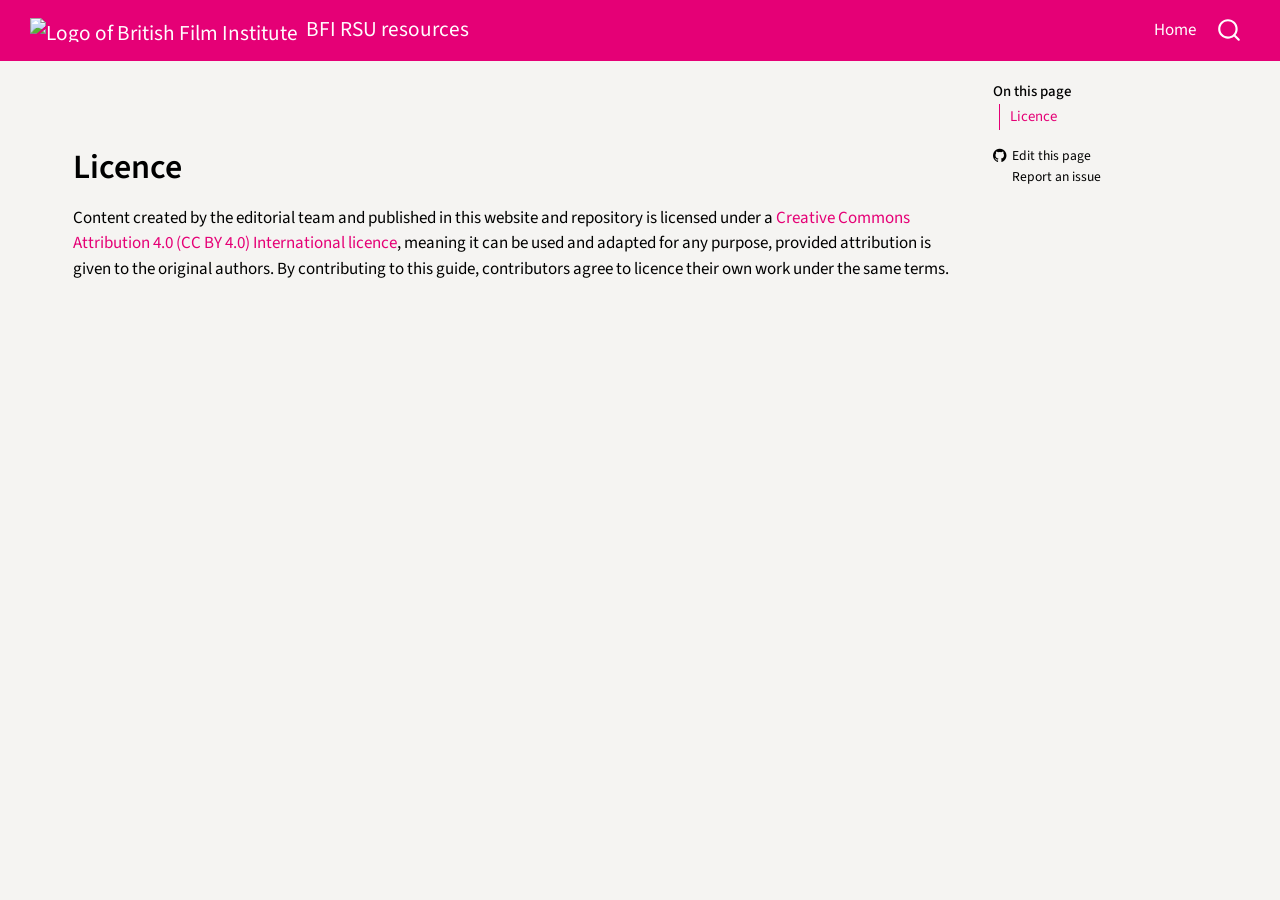
==== LICENCE.html @ fd7183ae "Built site for gh-pages" ====
<!DOCTYPE html>
<html xmlns="http://www.w3.org/1999/xhtml" lang="en" xml:lang="en"><head>

<meta charset="utf-8">
<meta name="generator" content="quarto-1.9.38">

<meta name="viewport" content="width=device-width, initial-scale=1.0, user-scalable=yes">


<title>licence – BFI RSU resources</title>
<style>
/* Default styles provided by pandoc.
** See https://pandoc.org/MANUAL.html#variables-for-html for config info.
*/
code{white-space: pre-wrap;}
span.smallcaps{font-variant: small-caps;}
div.columns{display: flex; gap: min(4vw, 1.5em);}
div.column{flex: auto; overflow-x: auto;}
div.hanging-indent{margin-left: 1.5em; text-indent: -1.5em;}
ul.task-list{list-style: none;}
ul.task-list li input[type="checkbox"] {
  width: 0.8em;
  margin: 0 0.8em 0.2em -1em; /* quarto-specific, see https://github.com/quarto-dev/quarto-cli/issues/4556 */ 
  vertical-align: middle;
}
</style>


<script src="site_libs/quarto-nav/quarto-nav.js"></script>
<script src="site_libs/quarto-nav/headroom.min.js"></script>
<script src="site_libs/clipboard/clipboard.min.js"></script>
<script src="site_libs/quarto-search/autocomplete.umd.js"></script>
<script src="site_libs/quarto-search/fuse.min.js"></script>
<script src="site_libs/quarto-search/quarto-search.js"></script>
<meta name="quarto:offset" content="./">
<script src="site_libs/quarto-html/quarto.js" type="module"></script>
<script src="site_libs/quarto-html/tabsets/tabsets.js" type="module"></script>
<script src="site_libs/quarto-html/popper.min.js"></script>
<script src="site_libs/quarto-html/tippy.umd.min.js"></script>
<script src="site_libs/quarto-html/anchor.min.js"></script>
<link href="site_libs/quarto-html/tippy.css" rel="stylesheet">
<link href="site_libs/quarto-html/quarto-syntax-highlighting-15634bcf2e68342d4ad2dfa704d543f6.css" rel="stylesheet" class="quarto-color-scheme" id="quarto-text-highlighting-styles">
<link href="site_libs/quarto-html/quarto-syntax-highlighting-dark-0a6b7249c26820e032cb0bd839ff02b1.css" rel="stylesheet" class="quarto-color-scheme quarto-color-alternate" id="quarto-text-highlighting-styles">
<link href="site_libs/quarto-html/quarto-syntax-highlighting-15634bcf2e68342d4ad2dfa704d543f6.css" rel="stylesheet" class="quarto-color-scheme-extra" id="quarto-text-highlighting-styles">
<script src="site_libs/bootstrap/bootstrap.min.js"></script>
<link href="site_libs/bootstrap/bootstrap-icons.css" rel="stylesheet">
<link href="site_libs/bootstrap/bootstrap-560bf669f93bc748cc0d2431672dd0d7.min.css" rel="stylesheet" append-hash="true" class="quarto-color-scheme" id="quarto-bootstrap" data-mode="light">
<link href="site_libs/bootstrap/bootstrap-dark-560bf669f93bc748cc0d2431672dd0d7.min.css" rel="stylesheet" append-hash="true" class="quarto-color-scheme quarto-color-alternate" id="quarto-bootstrap" data-mode="light">
<link href="site_libs/bootstrap/bootstrap-560bf669f93bc748cc0d2431672dd0d7.min.css" rel="stylesheet" append-hash="true" class="quarto-color-scheme-extra" id="quarto-bootstrap" data-mode="light">
<script id="quarto-search-options" type="application/json">{
  "location": "navbar",
  "copy-button": false,
  "collapse-after": 3,
  "panel-placement": "end",
  "type": "overlay",
  "limit": 50,
  "keyboard-shortcut": [
    "f",
    "/",
    "s"
  ],
  "show-item-context": false,
  "language": {
    "search-no-results-text": "No results",
    "search-matching-documents-text": "matching documents",
    "search-copy-link-title": "Copy link to search",
    "search-hide-matches-text": "Hide additional matches",
    "search-more-match-text": "more match in this document",
    "search-more-matches-text": "more matches in this document",
    "search-clear-button-title": "Clear",
    "search-text-placeholder": "",
    "search-detached-cancel-button-title": "Cancel",
    "search-submit-button-title": "Submit",
    "search-label": "Search"
  }
}</script>


<meta property="og:title" content="BFI RSU resources">
<meta property="og:description" content="">
<meta property="og:image" content="https://www.bfi.org.uk/dist/client/0207614d447715c2d2b9.svg">
<meta property="og:site_name" content="BFI RSU resources">
<meta property="og:image:alt" content="Logo of British Film Institute">
</head>

<body class="nav-fixed quarto-light">

<div id="quarto-search-results"></div>
  <header id="quarto-header" class="headroom fixed-top">
    <nav class="navbar navbar-expand-lg " data-bs-theme="dark">
      <div class="navbar-container container-fluid">
      <div class="navbar-brand-container mx-auto">
    <a href="./index.html" class="navbar-brand navbar-brand-logo">
    <img src="https://www.bfi.org.uk/dist/client/0207614d447715c2d2b9.svg" alt="Logo of British Film Institute" class="navbar-logo light-content">
    <img src="https://www.bfi.org.uk/dist/client/0207614d447715c2d2b9.svg" alt="Logo of British Film Institute" class="navbar-logo dark-content">
    </a>
    <a class="navbar-brand" href="./index.html">
    <span class="navbar-title">BFI RSU resources</span>
    </a>
  </div>
            <div id="quarto-search" class="" title="Search"></div>
          <button class="navbar-toggler" type="button" data-bs-toggle="collapse" data-bs-target="#navbarCollapse" aria-controls="navbarCollapse" role="menu" aria-expanded="false" aria-label="Toggle navigation" onclick="if (window.quartoToggleHeadroom) { window.quartoToggleHeadroom(); }">
  <span class="navbar-toggler-icon"></span>
</button>
          <div class="collapse navbar-collapse" id="navbarCollapse">
            <ul class="navbar-nav navbar-nav-scroll ms-auto">
  <li class="nav-item">
    <a class="nav-link" href="./index.html"> 
<span class="menu-text">Home</span></a>
  </li>  
</ul>
          </div> <!-- /navcollapse -->
            <div class="quarto-navbar-tools">
</div>
      </div> <!-- /container-fluid -->
    </nav>
</header>
<!-- content -->
<div id="quarto-content" class="quarto-container page-columns page-rows-contents page-layout-full page-navbar">
<!-- sidebar -->
<!-- margin-sidebar -->
    <div id="quarto-margin-sidebar" class="sidebar margin-sidebar">
        <nav id="TOC" role="doc-toc" class="toc-active">
    <h2 id="toc-title">On this page</h2>
   
  <ul>
  <li><a href="#licence" id="toc-licence" class="nav-link active" data-scroll-target="#licence">Licence</a></li>
  </ul>
<div class="toc-actions"><ul><li><a href="https://github.com/brtarran/report-table/edit/main/LICENCE.md" class="toc-action"><i class="bi bi-github"></i>Edit this page</a></li><li><a href="https://github.com/brtarran/report-table/issues/new" class="toc-action"><i class="bi empty"></i>Report an issue</a></li></ul></div></nav>
    </div>
<!-- main -->
<main class="content column-page-left" id="quarto-document-content"><header id="title-block-header" class="quarto-title-block"></header>




<section id="licence" class="level1">
<h1>Licence</h1>
<p>Content created by the editorial team and published in this website and repository is licensed under a <a href="http://creativecommons.org/licenses/by/4.0/?ref=chooser-v1">Creative Commons Attribution 4.0 (CC BY 4.0) International licence</a>, meaning it can be used and adapted for any purpose, provided attribution is given to the original authors. By contributing to this guide, contributors agree to licence their own work under the same terms.</p>


</section>

</main> <!-- /main -->
<script id="quarto-html-after-body" type="application/javascript">
  window.document.addEventListener("DOMContentLoaded", function (event) {
    const icon = "";
    const anchorJS = new window.AnchorJS();
    anchorJS.options = {
      placement: 'right',
      icon: icon
    };
    anchorJS.add('.anchored');
    const isCodeAnnotation = (el) => {
      for (const clz of el.classList) {
        if (clz.startsWith('code-annotation-')) {                     
          return true;
        }
      }
      return false;
    }
    const onCopySuccess = function(e) {
      // button target
      const button = e.trigger;
      // don't keep focus
      button.blur();
      // flash "checked"
      button.classList.add('code-copy-button-checked');
      var currentTitle = button.getAttribute("title");
      button.setAttribute("title", "Copied!");
      let tooltip;
      if (window.bootstrap) {
        button.setAttribute("data-bs-toggle", "tooltip");
        button.setAttribute("data-bs-placement", "left");
        button.setAttribute("data-bs-title", "Copied!");
        tooltip = new bootstrap.Tooltip(button, 
          { trigger: "manual", 
            customClass: "code-copy-button-tooltip",
            offset: [0, -8]});
        tooltip.show();    
      }
      setTimeout(function() {
        if (tooltip) {
          tooltip.hide();
          button.removeAttribute("data-bs-title");
          button.removeAttribute("data-bs-toggle");
          button.removeAttribute("data-bs-placement");
        }
        button.setAttribute("title", currentTitle);
        button.classList.remove('code-copy-button-checked');
      }, 1000);
      // clear code selection
      e.clearSelection();
    }
    const getTextToCopy = function(trigger) {
      const outerScaffold = trigger.parentElement.cloneNode(true);
      const codeEl = outerScaffold.querySelector('code');
      for (const childEl of codeEl.children) {
        if (isCodeAnnotation(childEl)) {
          childEl.remove();
        }
      }
      return codeEl.innerText;
    }
    const clipboard = new window.ClipboardJS('.code-copy-button:not([data-in-quarto-modal])', {
      text: getTextToCopy
    });
    clipboard.on('success', onCopySuccess);
    if (window.document.getElementById('quarto-embedded-source-code-modal')) {
      const clipboardModal = new window.ClipboardJS('.code-copy-button[data-in-quarto-modal]', {
        text: getTextToCopy,
        container: window.document.getElementById('quarto-embedded-source-code-modal')
      });
      clipboardModal.on('success', onCopySuccess);
    }
      var localhostRegex = new RegExp(/^(?:http|https):\/\/localhost\:?[0-9]*\//);
      var mailtoRegex = new RegExp(/^mailto:/);
        var filterRegex = new RegExp('/' + window.location.host + '/');
      var isInternal = (href) => {
          return filterRegex.test(href) || localhostRegex.test(href) || mailtoRegex.test(href);
      }
      // Inspect non-navigation links and adorn them if external
     var links = window.document.querySelectorAll('a[href]:not(.nav-link):not(.navbar-brand):not(.toc-action):not(.sidebar-link):not(.sidebar-item-toggle):not(.pagination-link):not(.no-external):not([aria-hidden]):not(.dropdown-item):not(.quarto-navigation-tool):not(.about-link)');
      for (var i=0; i<links.length; i++) {
        const link = links[i];
        if (!isInternal(link.href)) {
          // undo the damage that might have been done by quarto-nav.js in the case of
          // links that we want to consider external
          if (link.dataset.originalHref !== undefined) {
            link.href = link.dataset.originalHref;
          }
        }
      }
    function tippyHover(el, contentFn, onTriggerFn, onUntriggerFn) {
      const config = {
        allowHTML: true,
        maxWidth: 500,
        delay: 100,
        arrow: false,
        appendTo: function(el) {
            return el.parentElement;
        },
        interactive: true,
        interactiveBorder: 10,
        theme: 'quarto',
        placement: 'bottom-start',
      };
      if (contentFn) {
        config.content = contentFn;
      }
      if (onTriggerFn) {
        config.onTrigger = onTriggerFn;
      }
      if (onUntriggerFn) {
        config.onUntrigger = onUntriggerFn;
      }
      window.tippy(el, config); 
    }
    const noterefs = window.document.querySelectorAll('a[role="doc-noteref"]');
    for (var i=0; i<noterefs.length; i++) {
      const ref = noterefs[i];
      tippyHover(ref, function() {
        // use id or data attribute instead here
        let href = ref.getAttribute('data-footnote-href') || ref.getAttribute('href');
        try { href = new URL(href).hash; } catch {}
        const id = href.replace(/^#\/?/, "");
        const note = window.document.getElementById(id);
        if (note) {
          return note.innerHTML;
        } else {
          return "";
        }
      });
    }
    const xrefs = window.document.querySelectorAll('a.quarto-xref');
    const processXRef = (id, note) => {
      // Strip column container classes
      const stripColumnClz = (el) => {
        el.classList.remove("page-full", "page-columns");
        if (el.children) {
          for (const child of el.children) {
            stripColumnClz(child);
          }
        }
      }
      stripColumnClz(note)
      if (id === null || id.startsWith('sec-')) {
        // Special case sections, only their first couple elements
        const container = document.createElement("div");
        if (note.children && note.children.length > 2) {
          container.appendChild(note.children[0].cloneNode(true));
          for (let i = 1; i < note.children.length; i++) {
            const child = note.children[i];
            if (child.tagName === "P" && child.innerText === "") {
              continue;
            } else {
              container.appendChild(child.cloneNode(true));
              break;
            }
          }
          if (window.Quarto?.typesetMath) {
            window.Quarto.typesetMath(container);
          }
          return container.innerHTML
        } else {
          if (window.Quarto?.typesetMath) {
            window.Quarto.typesetMath(note);
          }
          return note.innerHTML;
        }
      } else {
        // Remove any anchor links if they are present
        const anchorLink = note.querySelector('a.anchorjs-link');
        if (anchorLink) {
          anchorLink.remove();
        }
        if (window.Quarto?.typesetMath) {
          window.Quarto.typesetMath(note);
        }
        if (note.classList.contains("callout")) {
          return note.outerHTML;
        } else {
          return note.innerHTML;
        }
      }
    }
    for (var i=0; i<xrefs.length; i++) {
      const xref = xrefs[i];
      tippyHover(xref, undefined, function(instance) {
        instance.disable();
        let url = xref.getAttribute('href');
        let hash = undefined; 
        if (url.startsWith('#')) {
          hash = url;
        } else {
          try { hash = new URL(url).hash; } catch {}
        }
        if (hash) {
          const id = hash.replace(/^#\/?/, "");
          const note = window.document.getElementById(id);
          if (note !== null) {
            try {
              const html = processXRef(id, note.cloneNode(true));
              instance.setContent(html);
            } finally {
              instance.enable();
              instance.show();
            }
          } else {
            // See if we can fetch this
            fetch(url.split('#')[0])
            .then(res => res.text())
            .then(html => {
              const parser = new DOMParser();
              const htmlDoc = parser.parseFromString(html, "text/html");
              const note = htmlDoc.getElementById(id);
              if (note !== null) {
                const html = processXRef(id, note);
                instance.setContent(html);
              } 
            }).finally(() => {
              instance.enable();
              instance.show();
            });
          }
        } else {
          // See if we can fetch a full url (with no hash to target)
          // This is a special case and we should probably do some content thinning / targeting
          fetch(url)
          .then(res => res.text())
          .then(html => {
            const parser = new DOMParser();
            const htmlDoc = parser.parseFromString(html, "text/html");
            const note = htmlDoc.querySelector('main.content');
            if (note !== null) {
              // This should only happen for chapter cross references
              // (since there is no id in the URL)
              // remove the first header
              if (note.children.length > 0 && note.children[0].tagName === "HEADER") {
                note.children[0].remove();
              }
              const html = processXRef(null, note);
              instance.setContent(html);
            } 
          }).finally(() => {
            instance.enable();
            instance.show();
          });
        }
      }, function(instance) {
      });
    }
        let selectedAnnoteEl;
        const selectorForAnnotation = ( cell, annotation) => {
          let cellAttr = 'data-code-cell="' + cell + '"';
          let lineAttr = 'data-code-annotation="' +  annotation + '"';
          const selector = 'span[' + cellAttr + '][' + lineAttr + ']';
          return selector;
        }
        const selectCodeLines = (annoteEl) => {
          const doc = window.document;
          const targetCell = annoteEl.getAttribute("data-target-cell");
          const targetAnnotation = annoteEl.getAttribute("data-target-annotation");
          const annoteSpan = window.document.querySelector(selectorForAnnotation(targetCell, targetAnnotation));
          const lines = annoteSpan.getAttribute("data-code-lines").split(",");
          const lineIds = lines.map((line) => {
            return targetCell + "-" + line;
          })
          let top = null;
          let height = null;
          let parent = null;
          if (lineIds.length > 0) {
              //compute the position of the single el (top and bottom and make a div)
              const el = window.document.getElementById(lineIds[0]);
              top = el.offsetTop;
              height = el.offsetHeight;
              parent = el.parentElement.parentElement;
            if (lineIds.length > 1) {
              const lastEl = window.document.getElementById(lineIds[lineIds.length - 1]);
              const bottom = lastEl.offsetTop + lastEl.offsetHeight;
              height = bottom - top;
            }
            if (top !== null && height !== null && parent !== null) {
              // cook up a div (if necessary) and position it 
              let div = window.document.getElementById("code-annotation-line-highlight");
              if (div === null) {
                div = window.document.createElement("div");
                div.setAttribute("id", "code-annotation-line-highlight");
                div.style.position = 'absolute';
                parent.appendChild(div);
              }
              div.style.top = top - 2 + "px";
              div.style.height = height + 4 + "px";
              div.style.left = 0;
              let gutterDiv = window.document.getElementById("code-annotation-line-highlight-gutter");
              if (gutterDiv === null) {
                gutterDiv = window.document.createElement("div");
                gutterDiv.setAttribute("id", "code-annotation-line-highlight-gutter");
                gutterDiv.style.position = 'absolute';
                const codeCell = window.document.getElementById(targetCell);
                const gutter = codeCell.querySelector('.code-annotation-gutter');
                gutter.appendChild(gutterDiv);
              }
              gutterDiv.style.top = top - 2 + "px";
              gutterDiv.style.height = height + 4 + "px";
            }
            selectedAnnoteEl = annoteEl;
          }
        };
        const unselectCodeLines = () => {
          const elementsIds = ["code-annotation-line-highlight", "code-annotation-line-highlight-gutter"];
          elementsIds.forEach((elId) => {
            const div = window.document.getElementById(elId);
            if (div) {
              div.remove();
            }
          });
          selectedAnnoteEl = undefined;
        };
          // Handle positioning of the toggle
      window.addEventListener(
        "resize",
        throttle(() => {
          elRect = undefined;
          if (selectedAnnoteEl) {
            selectCodeLines(selectedAnnoteEl);
          }
        }, 10)
      );
      function throttle(fn, ms) {
      let throttle = false;
      let timer;
        return (...args) => {
          if(!throttle) { // first call gets through
              fn.apply(this, args);
              throttle = true;
          } else { // all the others get throttled
              if(timer) clearTimeout(timer); // cancel #2
              timer = setTimeout(() => {
                fn.apply(this, args);
                timer = throttle = false;
              }, ms);
          }
        };
      }
        // Attach click handler to the DT
        const annoteDls = window.document.querySelectorAll('dt[data-target-cell]');
        for (const annoteDlNode of annoteDls) {
          annoteDlNode.addEventListener('click', (event) => {
            const clickedEl = event.target;
            if (clickedEl !== selectedAnnoteEl) {
              unselectCodeLines();
              const activeEl = window.document.querySelector('dt[data-target-cell].code-annotation-active');
              if (activeEl) {
                activeEl.classList.remove('code-annotation-active');
              }
              selectCodeLines(clickedEl);
              clickedEl.classList.add('code-annotation-active');
            } else {
              // Unselect the line
              unselectCodeLines();
              clickedEl.classList.remove('code-annotation-active');
            }
          });
        }
    const findCites = (el) => {
      const parentEl = el.parentElement;
      if (parentEl) {
        const cites = parentEl.dataset.cites;
        if (cites) {
          return {
            el,
            cites: cites.split(' ')
          };
        } else {
          return findCites(el.parentElement)
        }
      } else {
        return undefined;
      }
    };
    var bibliorefs = window.document.querySelectorAll('a[role="doc-biblioref"]');
    for (var i=0; i<bibliorefs.length; i++) {
      const ref = bibliorefs[i];
      const citeInfo = findCites(ref);
      if (citeInfo) {
        tippyHover(citeInfo.el, function() {
          var popup = window.document.createElement('div');
          citeInfo.cites.forEach(function(cite) {
            var citeDiv = window.document.createElement('div');
            citeDiv.classList.add('hanging-indent');
            citeDiv.classList.add('csl-entry');
            var biblioDiv = window.document.getElementById('ref-' + cite);
            if (biblioDiv) {
              citeDiv.innerHTML = biblioDiv.innerHTML;
            }
            popup.appendChild(citeDiv);
          });
          return popup.innerHTML;
        });
      }
    }
  });
  </script>
</div> <!-- /content -->




<footer class="footer"><div class="nav-footer"><div class="nav-footer-center"><div class="toc-actions d-sm-block d-md-none"><ul><li><a href="https://github.com/brtarran/report-table/edit/main/LICENCE.md" class="toc-action"><i class="bi bi-github"></i>Edit this page</a></li><li><a href="https://github.com/brtarran/report-table/issues/new" class="toc-action"><i class="bi empty"></i>Report an issue</a></li></ul></div></div></div></footer></body></html>
---- site_libs/quarto-html/tippy.css ----
.tippy-box[data-animation=fade][data-state=hidden]{opacity:0}[data-tippy-root]{max-width:calc(100vw - 10px)}.tippy-box{position:relative;background-color:#333;color:#fff;border-radius:4px;font-size:14px;line-height:1.4;white-space:normal;outline:0;transition-property:transform,visibility,opacity}.tippy-box[data-placement^=top]>.tippy-arrow{bottom:0}.tippy-box[data-placement^=top]>.tippy-arrow:before{bottom:-7px;left:0;border-width:8px 8px 0;border-top-color:initial;transform-origin:center top}.tippy-box[data-placement^=bottom]>.tippy-arrow{top:0}.tippy-box[data-placement^=bottom]>.tippy-arrow:before{top:-7px;left:0;border-width:0 8px 8px;border-bottom-color:initial;transform-origin:center bottom}.tippy-box[data-placement^=left]>.tippy-arrow{right:0}.tippy-box[data-placement^=left]>.tippy-arrow:before{border-width:8px 0 8px 8px;border-left-color:initial;right:-7px;transform-origin:center left}.tippy-box[data-placement^=right]>.tippy-arrow{left:0}.tippy-box[data-placement^=right]>.tippy-arrow:before{left:-7px;border-width:8px 8px 8px 0;border-right-color:initial;transform-origin:center right}.tippy-box[data-inertia][data-state=visible]{transition-timing-function:cubic-bezier(.54,1.5,.38,1.11)}.tippy-arrow{width:16px;height:16px;color:#333}.tippy-arrow:before{content:"";position:absolute;border-color:transparent;border-style:solid}.tippy-content{position:relative;padding:5px 9px;z-index:1}
---- site_libs/quarto-html/quarto-syntax-highlighting-15634bcf2e68342d4ad2dfa704d543f6.css ----
/* quarto syntax highlight colors */
:root {
  --quarto-hl-ot-color: #003B4F;
  --quarto-hl-at-color: #657422;
  --quarto-hl-ss-color: #20794D;
  --quarto-hl-an-color: #5E5E5E;
  --quarto-hl-fu-color: #4758AB;
  --quarto-hl-st-color: #20794D;
  --quarto-hl-cf-color: #003B4F;
  --quarto-hl-op-color: #5E5E5E;
  --quarto-hl-er-color: #AD0000;
  --quarto-hl-bn-color: #AD0000;
  --quarto-hl-al-color: #AD0000;
  --quarto-hl-va-color: #111111;
  --quarto-hl-bu-color: inherit;
  --quarto-hl-ex-color: inherit;
  --quarto-hl-pp-color: #AD0000;
  --quarto-hl-in-color: #5E5E5E;
  --quarto-hl-vs-color: #20794D;
  --quarto-hl-wa-color: #5E5E5E;
  --quarto-hl-do-color: #5E5E5E;
  --quarto-hl-im-color: #00769E;
  --quarto-hl-ch-color: #20794D;
  --quarto-hl-dt-color: #AD0000;
  --quarto-hl-fl-color: #AD0000;
  --quarto-hl-co-color: #5E5E5E;
  --quarto-hl-cv-color: #5E5E5E;
  --quarto-hl-cn-color: #8f5902;
  --quarto-hl-sc-color: #5E5E5E;
  --quarto-hl-dv-color: #AD0000;
  --quarto-hl-kw-color: #003B4F;
}

/* other quarto variables */
:root {
  --quarto-font-monospace: SFMono-Regular, Menlo, Monaco, Consolas, "Liberation Mono", "Courier New", monospace;
}

/* syntax highlight based on Pandoc's rules */
pre > code.sourceCode > span {
  color: #003B4F;
}

code.sourceCode > span {
  color: #003B4F;
}

div.sourceCode,
div.sourceCode pre.sourceCode {
  color: #003B4F;
}

/* Normal */
code span {
  color: #003B4F;
}

/* Alert */
code span.al {
  color: #AD0000;
  font-style: inherit;
}

/* Annotation */
code span.an {
  color: #5E5E5E;
  font-style: inherit;
}

/* Attribute */
code span.at {
  color: #657422;
  font-style: inherit;
}

/* BaseN */
code span.bn {
  color: #AD0000;
  font-style: inherit;
}

/* BuiltIn */
code span.bu {
  font-style: inherit;
}

/* ControlFlow */
code span.cf {
  color: #003B4F;
  font-weight: bold;
  font-style: inherit;
}

/* Char */
code span.ch {
  color: #20794D;
  font-style: inherit;
}

/* Constant */
code span.cn {
  color: #8f5902;
  font-style: inherit;
}

/* Comment */
code span.co {
  color: #5E5E5E;
  font-style: inherit;
}

/* CommentVar */
code span.cv {
  color: #5E5E5E;
  font-style: italic;
}

/* Documentation */
code span.do {
  color: #5E5E5E;
  font-style: italic;
}

/* DataType */
code span.dt {
  color: #AD0000;
  font-style: inherit;
}

/* DecVal */
code span.dv {
  color: #AD0000;
  font-style: inherit;
}

/* Error */
code span.er {
  color: #AD0000;
  font-style: inherit;
}

/* Extension */
code span.ex {
  font-style: inherit;
}

/* Float */
code span.fl {
  color: #AD0000;
  font-style: inherit;
}

/* Function */
code span.fu {
  color: #4758AB;
  font-style: inherit;
}

/* Import */
code span.im {
  color: #00769E;
  font-style: inherit;
}

/* Information */
code span.in {
  color: #5E5E5E;
  font-style: inherit;
}

/* Keyword */
code span.kw {
  color: #003B4F;
  font-weight: bold;
  font-style: inherit;
}

/* Operator */
code span.op {
  color: #5E5E5E;
  font-style: inherit;
}

/* Other */
code span.ot {
  color: #003B4F;
  font-style: inherit;
}

/* Preprocessor */
code span.pp {
  color: #AD0000;
  font-style: inherit;
}

/* SpecialChar */
code span.sc {
  color: #5E5E5E;
  font-style: inherit;
}

/* SpecialString */
code span.ss {
  color: #20794D;
  font-style: inherit;
}

/* String */
code span.st {
  color: #20794D;
  font-style: inherit;
}

/* Variable */
code span.va {
  color: #111111;
  font-style: inherit;
}

/* VerbatimString */
code span.vs {
  color: #20794D;
  font-style: inherit;
}

/* Warning */
code span.wa {
  color: #5E5E5E;
  font-style: italic;
}

.prevent-inlining {
  content: "</";
}

/*# sourceMappingURL=f23921c56f73e400b49028c9186a1aa0.css.map */
---- site_libs/quarto-html/quarto-syntax-highlighting-dark-0a6b7249c26820e032cb0bd839ff02b1.css ----
/* quarto syntax highlight colors */
:root {
  --quarto-hl-al-color: #f07178;
  --quarto-hl-an-color: #d4d0ab;
  --quarto-hl-at-color: #00e0e0;
  --quarto-hl-bn-color: #d4d0ab;
  --quarto-hl-bu-color: #abe338;
  --quarto-hl-ch-color: #abe338;
  --quarto-hl-co-color: #f8f8f2;
  --quarto-hl-cv-color: #ffd700;
  --quarto-hl-cn-color: #ffd700;
  --quarto-hl-cf-color: #ffa07a;
  --quarto-hl-dt-color: #ffa07a;
  --quarto-hl-dv-color: #d4d0ab;
  --quarto-hl-do-color: #f8f8f2;
  --quarto-hl-er-color: #f07178;
  --quarto-hl-ex-color: #00e0e0;
  --quarto-hl-fl-color: #d4d0ab;
  --quarto-hl-fu-color: #ffa07a;
  --quarto-hl-im-color: #abe338;
  --quarto-hl-in-color: #d4d0ab;
  --quarto-hl-kw-color: #ffa07a;
  --quarto-hl-op-color: #ffa07a;
  --quarto-hl-ot-color: #00e0e0;
  --quarto-hl-pp-color: #dcc6e0;
  --quarto-hl-re-color: #00e0e0;
  --quarto-hl-sc-color: #abe338;
  --quarto-hl-ss-color: #abe338;
  --quarto-hl-st-color: #abe338;
  --quarto-hl-va-color: #00e0e0;
  --quarto-hl-vs-color: #abe338;
  --quarto-hl-wa-color: #dcc6e0;
}

/* other quarto variables */
:root {
  --quarto-font-monospace: SFMono-Regular, Menlo, Monaco, Consolas, "Liberation Mono", "Courier New", monospace;
}

/* syntax highlight based on Pandoc's rules */
pre > code.sourceCode > span {
  color: #f8f8f2;
}

code.sourceCode > span {
  color: #f8f8f2;
}

div.sourceCode,
div.sourceCode pre.sourceCode {
  color: #f8f8f2;
}

/* Normal */
code span {
  color: #f8f8f2;
}

/* Alert */
code span.al {
  color: #f07178;
}

/* Annotation */
code span.an {
  color: #d4d0ab;
}

/* Attribute */
code span.at {
  color: #00e0e0;
}

/* BaseN */
code span.bn {
  color: #d4d0ab;
}

/* BuiltIn */
code span.bu {
  color: #abe338;
}

/* ControlFlow */
code span.cf {
  font-weight: bold;
  color: #ffa07a;
}

/* Char */
code span.ch {
  color: #abe338;
}

/* Constant */
code span.cn {
  color: #ffd700;
}

/* Comment */
code span.co {
  font-style: italic;
  color: #f8f8f2;
}

/* CommentVar */
code span.cv {
  color: #ffd700;
}

/* Documentation */
code span.do {
  color: #f8f8f2;
}

/* DataType */
code span.dt {
  color: #ffa07a;
}

/* DecVal */
code span.dv {
  color: #d4d0ab;
}

/* Error */
code span.er {
  color: #f07178;
  text-decoration: underline;
}

/* Extension */
code span.ex {
  font-weight: bold;
  color: #00e0e0;
}

/* Float */
code span.fl {
  color: #d4d0ab;
}

/* Function */
code span.fu {
  color: #ffa07a;
}

/* Import */
code span.im {
  color: #abe338;
}

/* Information */
code span.in {
  color: #d4d0ab;
}

/* Keyword */
code span.kw {
  font-weight: bold;
  color: #ffa07a;
}

/* Operator */
code span.op {
  color: #ffa07a;
}

/* Other */
code span.ot {
  color: #00e0e0;
}

/* Preprocessor */
code span.pp {
  color: #dcc6e0;
}

/* RegionMarker */
code span.re {
  background-color: #f8f8f2;
  color: #00e0e0;
}

/* SpecialChar */
code span.sc {
  color: #abe338;
}

/* SpecialString */
code span.ss {
  color: #abe338;
}

/* String */
code span.st {
  color: #abe338;
}

/* Variable */
code span.va {
  color: #00e0e0;
}

/* VerbatimString */
code span.vs {
  color: #abe338;
}

/* Warning */
code span.wa {
  color: #dcc6e0;
}

.prevent-inlining {
  content: "</";
}

/*# sourceMappingURL=175367c052bafc98bd680af3479823f0.css.map */
---- site_libs/quarto-html/quarto-syntax-highlighting-15634bcf2e68342d4ad2dfa704d543f6.css ----
/* quarto syntax highlight colors */
:root {
  --quarto-hl-ot-color: #003B4F;
  --quarto-hl-at-color: #657422;
  --quarto-hl-ss-color: #20794D;
  --quarto-hl-an-color: #5E5E5E;
  --quarto-hl-fu-color: #4758AB;
  --quarto-hl-st-color: #20794D;
  --quarto-hl-cf-color: #003B4F;
  --quarto-hl-op-color: #5E5E5E;
  --quarto-hl-er-color: #AD0000;
  --quarto-hl-bn-color: #AD0000;
  --quarto-hl-al-color: #AD0000;
  --quarto-hl-va-color: #111111;
  --quarto-hl-bu-color: inherit;
  --quarto-hl-ex-color: inherit;
  --quarto-hl-pp-color: #AD0000;
  --quarto-hl-in-color: #5E5E5E;
  --quarto-hl-vs-color: #20794D;
  --quarto-hl-wa-color: #5E5E5E;
  --quarto-hl-do-color: #5E5E5E;
  --quarto-hl-im-color: #00769E;
  --quarto-hl-ch-color: #20794D;
  --quarto-hl-dt-color: #AD0000;
  --quarto-hl-fl-color: #AD0000;
  --quarto-hl-co-color: #5E5E5E;
  --quarto-hl-cv-color: #5E5E5E;
  --quarto-hl-cn-color: #8f5902;
  --quarto-hl-sc-color: #5E5E5E;
  --quarto-hl-dv-color: #AD0000;
  --quarto-hl-kw-color: #003B4F;
}

/* other quarto variables */
:root {
  --quarto-font-monospace: SFMono-Regular, Menlo, Monaco, Consolas, "Liberation Mono", "Courier New", monospace;
}

/* syntax highlight based on Pandoc's rules */
pre > code.sourceCode > span {
  color: #003B4F;
}

code.sourceCode > span {
  color: #003B4F;
}

div.sourceCode,
div.sourceCode pre.sourceCode {
  color: #003B4F;
}

/* Normal */
code span {
  color: #003B4F;
}

/* Alert */
code span.al {
  color: #AD0000;
  font-style: inherit;
}

/* Annotation */
code span.an {
  color: #5E5E5E;
  font-style: inherit;
}

/* Attribute */
code span.at {
  color: #657422;
  font-style: inherit;
}

/* BaseN */
code span.bn {
  color: #AD0000;
  font-style: inherit;
}

/* BuiltIn */
code span.bu {
  font-style: inherit;
}

/* ControlFlow */
code span.cf {
  color: #003B4F;
  font-weight: bold;
  font-style: inherit;
}

/* Char */
code span.ch {
  color: #20794D;
  font-style: inherit;
}

/* Constant */
code span.cn {
  color: #8f5902;
  font-style: inherit;
}

/* Comment */
code span.co {
  color: #5E5E5E;
  font-style: inherit;
}

/* CommentVar */
code span.cv {
  color: #5E5E5E;
  font-style: italic;
}

/* Documentation */
code span.do {
  color: #5E5E5E;
  font-style: italic;
}

/* DataType */
code span.dt {
  color: #AD0000;
  font-style: inherit;
}

/* DecVal */
code span.dv {
  color: #AD0000;
  font-style: inherit;
}

/* Error */
code span.er {
  color: #AD0000;
  font-style: inherit;
}

/* Extension */
code span.ex {
  font-style: inherit;
}

/* Float */
code span.fl {
  color: #AD0000;
  font-style: inherit;
}

/* Function */
code span.fu {
  color: #4758AB;
  font-style: inherit;
}

/* Import */
code span.im {
  color: #00769E;
  font-style: inherit;
}

/* Information */
code span.in {
  color: #5E5E5E;
  font-style: inherit;
}

/* Keyword */
code span.kw {
  color: #003B4F;
  font-weight: bold;
  font-style: inherit;
}

/* Operator */
code span.op {
  color: #5E5E5E;
  font-style: inherit;
}

/* Other */
code span.ot {
  color: #003B4F;
  font-style: inherit;
}

/* Preprocessor */
code span.pp {
  color: #AD0000;
  font-style: inherit;
}

/* SpecialChar */
code span.sc {
  color: #5E5E5E;
  font-style: inherit;
}

/* SpecialString */
code span.ss {
  color: #20794D;
  font-style: inherit;
}

/* String */
code span.st {
  color: #20794D;
  font-style: inherit;
}

/* Variable */
code span.va {
  color: #111111;
  font-style: inherit;
}

/* VerbatimString */
code span.vs {
  color: #20794D;
  font-style: inherit;
}

/* Warning */
code span.wa {
  color: #5E5E5E;
  font-style: italic;
}

.prevent-inlining {
  content: "</";
}

/*# sourceMappingURL=f23921c56f73e400b49028c9186a1aa0.css.map */
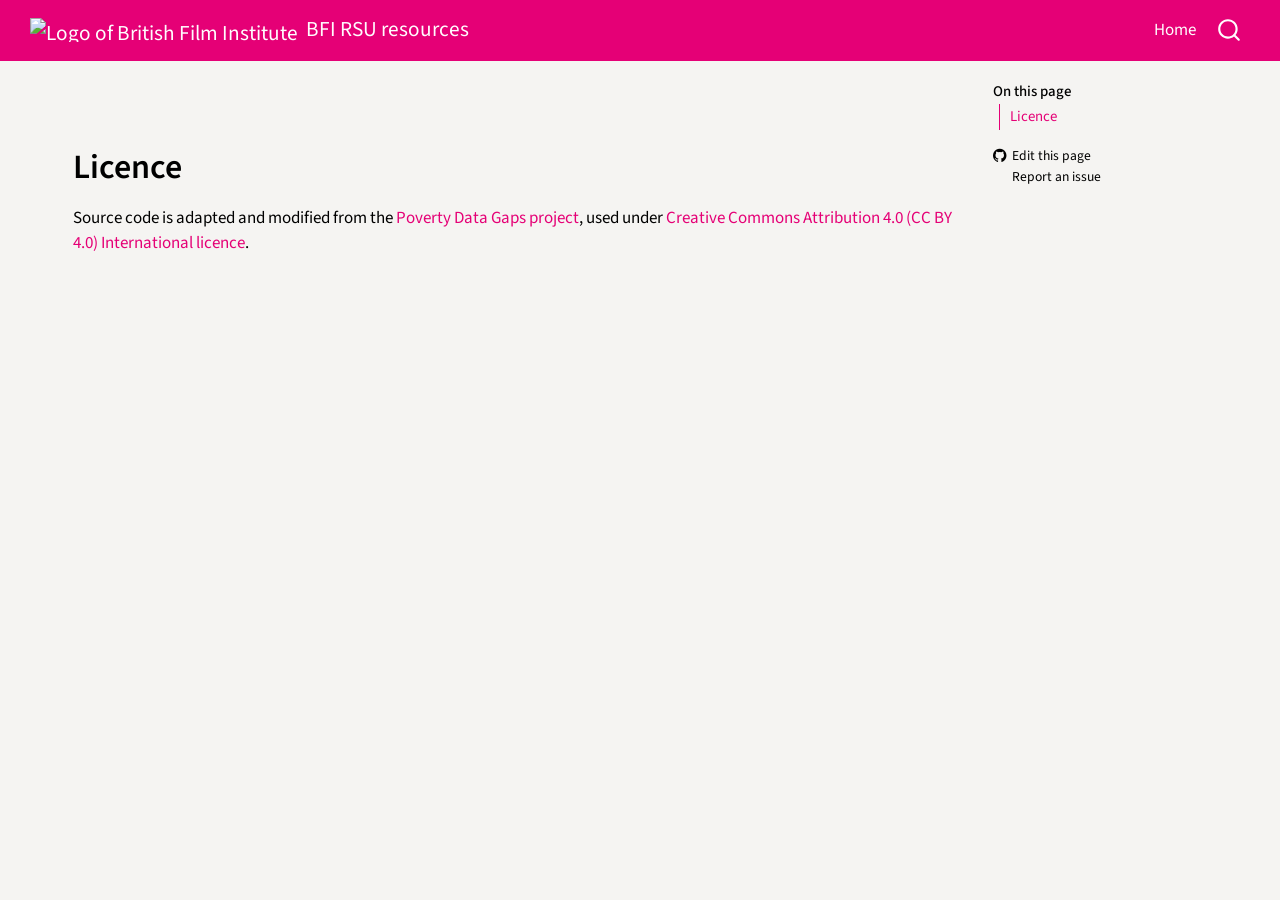
==== commit 75d350e1: "Built site for gh-pages" ====
--- a/LICENCE.html
+++ b/LICENCE.html
@@ -44,9 +44,9 @@
 <link href="site_libs/quarto-html/quarto-syntax-highlighting-15634bcf2e68342d4ad2dfa704d543f6.css" rel="stylesheet" class="quarto-color-scheme-extra" id="quarto-text-highlighting-styles">
 <script src="site_libs/bootstrap/bootstrap.min.js"></script>
 <link href="site_libs/bootstrap/bootstrap-icons.css" rel="stylesheet">
-<link href="site_libs/bootstrap/bootstrap-560bf669f93bc748cc0d2431672dd0d7.min.css" rel="stylesheet" append-hash="true" class="quarto-color-scheme" id="quarto-bootstrap" data-mode="light">
-<link href="site_libs/bootstrap/bootstrap-dark-560bf669f93bc748cc0d2431672dd0d7.min.css" rel="stylesheet" append-hash="true" class="quarto-color-scheme quarto-color-alternate" id="quarto-bootstrap" data-mode="light">
-<link href="site_libs/bootstrap/bootstrap-560bf669f93bc748cc0d2431672dd0d7.min.css" rel="stylesheet" append-hash="true" class="quarto-color-scheme-extra" id="quarto-bootstrap" data-mode="light">
+<link href="site_libs/bootstrap/bootstrap-f0a576ea4483c47ae659949589d97cde.min.css" rel="stylesheet" append-hash="true" class="quarto-color-scheme" id="quarto-bootstrap" data-mode="light">
+<link href="site_libs/bootstrap/bootstrap-dark-f0a576ea4483c47ae659949589d97cde.min.css" rel="stylesheet" append-hash="true" class="quarto-color-scheme quarto-color-alternate" id="quarto-bootstrap" data-mode="light">
+<link href="site_libs/bootstrap/bootstrap-f0a576ea4483c47ae659949589d97cde.min.css" rel="stylesheet" append-hash="true" class="quarto-color-scheme-extra" id="quarto-bootstrap" data-mode="light">
 <script id="quarto-search-options" type="application/json">{
   "location": "navbar",
   "copy-button": false,
@@ -136,7 +136,7 @@
 
 <section id="licence" class="level1">
 <h1>Licence</h1>
-<p>Content created by the editorial team and published in this website and repository is licensed under a <a href="http://creativecommons.org/licenses/by/4.0/?ref=chooser-v1">Creative Commons Attribution 4.0 (CC BY 4.0) International licence</a>, meaning it can be used and adapted for any purpose, provided attribution is given to the original authors. By contributing to this guide, contributors agree to licence their own work under the same terms.</p>
+<p>Source code is adapted and modified from the <a href="https://github.com/royal-statistical-society/poverty-data-gaps">Poverty Data Gaps project</a>, used under <a href="http://creativecommons.org/licenses/by/4.0/?ref=chooser-v1">Creative Commons Attribution 4.0 (CC BY 4.0) International licence</a>.</p>
 
 
 </section>
@@ -215,7 +215,7 @@
     }
       var localhostRegex = new RegExp(/^(?:http|https):\/\/localhost\:?[0-9]*\//);
       var mailtoRegex = new RegExp(/^mailto:/);
-        var filterRegex = new RegExp('/' + window.location.host + '/');
+        var filterRegex = new RegExp("https:\/\/brtarran\.github\.io\/report-table\/");
       var isInternal = (href) => {
           return filterRegex.test(href) || localhostRegex.test(href) || mailtoRegex.test(href);
       }
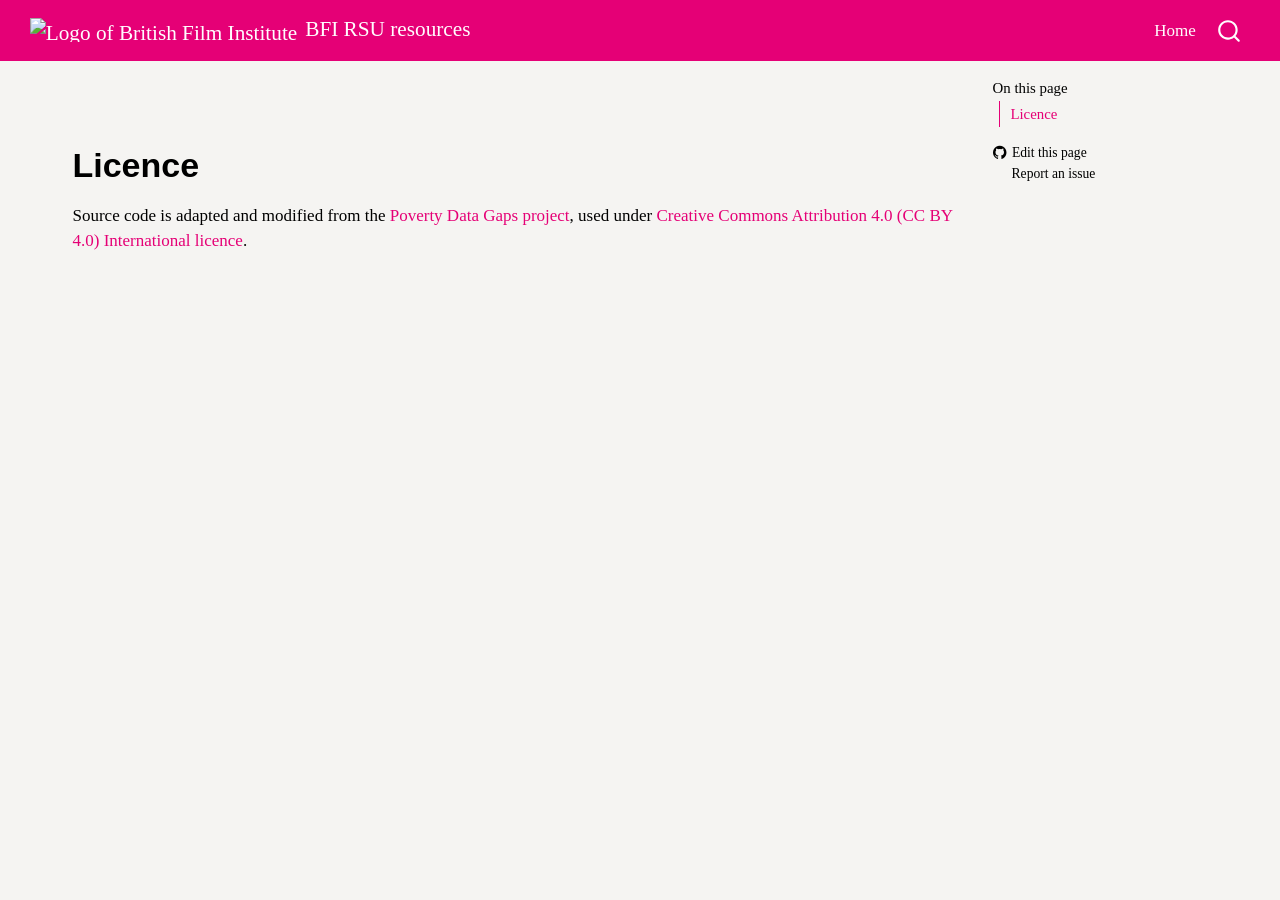
==== commit c97b03da: "Built site for gh-pages" ====
--- a/LICENCE.html
+++ b/LICENCE.html
@@ -2,7 +2,7 @@
 <html xmlns="http://www.w3.org/1999/xhtml" lang="en" xml:lang="en"><head>
 
 <meta charset="utf-8">
-<meta name="generator" content="quarto-1.9.38">
+<meta name="generator" content="quarto-1.11.9">
 
 <meta name="viewport" content="width=device-width, initial-scale=1.0, user-scalable=yes">
 
@@ -12,10 +12,13 @@
 /* Default styles provided by pandoc.
 ** See https://pandoc.org/MANUAL.html#variables-for-html for config info.
 */
-code{white-space: pre-wrap;}
 span.smallcaps{font-variant: small-caps;}
-div.columns{display: flex; gap: min(4vw, 1.5em);}
-div.column{flex: auto; overflow-x: auto;}
+div.columns{display: flex; gap: 1.5em;}
+div.column{flex: auto;}
+@media screen {
+div.columns{gap: min(4vw, 1.5em);}
+div.column{overflow-x: auto;}
+}
 div.hanging-indent{margin-left: 1.5em; text-indent: -1.5em;}
 ul.task-list{list-style: none;}
 ul.task-list li input[type="checkbox"] {
@@ -35,18 +38,19 @@
 <meta name="quarto:offset" content="./">
 <script src="site_libs/quarto-html/quarto.js" type="module"></script>
 <script src="site_libs/quarto-html/tabsets/tabsets.js" type="module"></script>
+<script src="site_libs/quarto-html/scrollable-regions/scrollable-regions.js" type="module"></script>
 <script src="site_libs/quarto-html/popper.min.js"></script>
 <script src="site_libs/quarto-html/tippy.umd.min.js"></script>
 <script src="site_libs/quarto-html/anchor.min.js"></script>
 <link href="site_libs/quarto-html/tippy.css" rel="stylesheet">
-<link href="site_libs/quarto-html/quarto-syntax-highlighting-15634bcf2e68342d4ad2dfa704d543f6.css" rel="stylesheet" class="quarto-color-scheme" id="quarto-text-highlighting-styles">
-<link href="site_libs/quarto-html/quarto-syntax-highlighting-dark-0a6b7249c26820e032cb0bd839ff02b1.css" rel="stylesheet" class="quarto-color-scheme quarto-color-alternate" id="quarto-text-highlighting-styles">
-<link href="site_libs/quarto-html/quarto-syntax-highlighting-15634bcf2e68342d4ad2dfa704d543f6.css" rel="stylesheet" class="quarto-color-scheme-extra" id="quarto-text-highlighting-styles">
+<link href="site_libs/quarto-html/quarto-syntax-highlighting-63b5708e65d6cd79cd7618c58d0c21e7.css" rel="stylesheet" class="quarto-color-scheme" id="quarto-text-highlighting-styles">
+<link href="site_libs/quarto-html/quarto-syntax-highlighting-dark-447e42e69aaa9833c0ba1b986f430b20.css" rel="stylesheet" class="quarto-color-scheme quarto-color-alternate" id="quarto-text-highlighting-styles">
+<link href="site_libs/quarto-html/quarto-syntax-highlighting-63b5708e65d6cd79cd7618c58d0c21e7.css" rel="stylesheet" class="quarto-color-scheme-extra" id="quarto-text-highlighting-styles">
 <script src="site_libs/bootstrap/bootstrap.min.js"></script>
 <link href="site_libs/bootstrap/bootstrap-icons.css" rel="stylesheet">
-<link href="site_libs/bootstrap/bootstrap-f0a576ea4483c47ae659949589d97cde.min.css" rel="stylesheet" append-hash="true" class="quarto-color-scheme" id="quarto-bootstrap" data-mode="light">
-<link href="site_libs/bootstrap/bootstrap-dark-f0a576ea4483c47ae659949589d97cde.min.css" rel="stylesheet" append-hash="true" class="quarto-color-scheme quarto-color-alternate" id="quarto-bootstrap" data-mode="light">
-<link href="site_libs/bootstrap/bootstrap-f0a576ea4483c47ae659949589d97cde.min.css" rel="stylesheet" append-hash="true" class="quarto-color-scheme-extra" id="quarto-bootstrap" data-mode="light">
+<link href="site_libs/bootstrap/bootstrap-2b31e1acc1f2b83e2204b3eb94779a80.min.css" rel="stylesheet" append-hash="true" class="quarto-color-scheme" id="quarto-bootstrap" data-mode="light">
+<link href="site_libs/bootstrap/bootstrap-dark-2b31e1acc1f2b83e2204b3eb94779a80.min.css" rel="stylesheet" append-hash="true" class="quarto-color-scheme quarto-color-alternate" id="quarto-bootstrap" data-mode="light">
+<link href="site_libs/bootstrap/bootstrap-2b31e1acc1f2b83e2204b3eb94779a80.min.css" rel="stylesheet" append-hash="true" class="quarto-color-scheme-extra" id="quarto-bootstrap" data-mode="light">
 <script id="quarto-search-options" type="application/json">{
   "location": "navbar",
   "copy-button": false,
@@ -74,6 +78,17 @@
     "search-label": "Search"
   }
 }</script>
+<meta http-equiv="Content-Security-Policy" content="
+  default-src 'self';
+  script-src 'self' 'unsafe-inline' 'unsafe-eval' https://cdn.jsdelivr.net;
+  style-src 'self' 'unsafe-inline' https://fonts.googleapis.com;
+  img-src 'self' data: https://www.bfi.org.uk;
+  font-src 'self' data: https://fonts.gstatic.com;
+  connect-src 'self';
+  object-src 'none';
+  base-uri 'self';
+  form-action 'self';
+">
 
 
 <meta property="og:title" content="BFI RSU resources">
@@ -83,11 +98,11 @@
 <meta property="og:image:alt" content="Logo of British Film Institute">
 </head>
 
-<body class="nav-fixed quarto-light">
+<body class="nav-fixed quarto-light"><a id="quarto-skip-link" class="visually-hidden-focusable" href="#quarto-document-content">Skip to main content</a>
 
 <div id="quarto-search-results"></div>
   <header id="quarto-header" class="headroom fixed-top">
-    <nav class="navbar navbar-expand-lg " data-bs-theme="dark">
+    <nav class="navbar navbar-expand-lg " data-bs-theme="dark" aria-label="Site">
       <div class="navbar-container container-fluid">
       <div class="navbar-brand-container mx-auto">
     <a href="./index.html" class="navbar-brand navbar-brand-logo">
@@ -98,8 +113,7 @@
     <span class="navbar-title">BFI RSU resources</span>
     </a>
   </div>
-            <div id="quarto-search" class="" title="Search"></div>
-          <button class="navbar-toggler" type="button" data-bs-toggle="collapse" data-bs-target="#navbarCollapse" aria-controls="navbarCollapse" role="menu" aria-expanded="false" aria-label="Toggle navigation" onclick="if (window.quartoToggleHeadroom) { window.quartoToggleHeadroom(); }">
+          <button class="navbar-toggler" type="button" data-bs-toggle="collapse" data-bs-target="#navbarCollapse" aria-controls="navbarCollapse" aria-expanded="false" aria-label="Toggle navigation" onclick="if (window.quartoToggleHeadroom) { window.quartoToggleHeadroom(); }">
   <span class="navbar-toggler-icon"></span>
 </button>
           <div class="collapse navbar-collapse" id="navbarCollapse">
@@ -112,6 +126,7 @@
           </div> <!-- /navcollapse -->
             <div class="quarto-navbar-tools">
 </div>
+            <div id="quarto-search" class="" title="Search"></div>
       </div> <!-- /container-fluid -->
     </nav>
 </header>
@@ -120,7 +135,7 @@
 <!-- sidebar -->
 <!-- margin-sidebar -->
     <div id="quarto-margin-sidebar" class="sidebar margin-sidebar">
-        <nav id="TOC" role="doc-toc" class="toc-active">
+        <nav id="TOC" role="doc-toc" aria-labelledby="toc-title" class="toc-active">
     <h2 id="toc-title">On this page</h2>
    
   <ul>
@@ -129,7 +144,7 @@
 <div class="toc-actions"><ul><li><a href="https://github.com/brtarran/report-table/edit/main/LICENCE.md" class="toc-action"><i class="bi bi-github"></i>Edit this page</a></li><li><a href="https://github.com/brtarran/report-table/issues/new" class="toc-action"><i class="bi empty"></i>Report an issue</a></li></ul></div></nav>
     </div>
 <!-- main -->
-<main class="content column-page-left" id="quarto-document-content"><header id="title-block-header" class="quarto-title-block"></header>
+<main class="content column-page-left" id="quarto-document-content" tabindex="-1"><header id="title-block-header" class="quarto-title-block"></header>
 
 
 
@@ -220,7 +235,8 @@
           return filterRegex.test(href) || localhostRegex.test(href) || mailtoRegex.test(href);
       }
       // Inspect non-navigation links and adorn them if external
-     var links = window.document.querySelectorAll('a[href]:not(.nav-link):not(.navbar-brand):not(.toc-action):not(.sidebar-link):not(.sidebar-item-toggle):not(.pagination-link):not(.no-external):not([aria-hidden]):not(.dropdown-item):not(.quarto-navigation-tool):not(.about-link)');
+      window.quartoDecorateExternalLinks = function (root) {
+     var links = (root || window.document).querySelectorAll('a[href]:not(.nav-link):not(.navbar-brand):not(.toc-action):not(.sidebar-link):not(.sidebar-item-toggle):not(.pagination-link):not(.no-external):not([aria-hidden]):not(.dropdown-item):not(.quarto-navigation-tool):not(.about-link)');
       for (var i=0; i<links.length; i++) {
         const link = links[i];
         if (!isInternal(link.href)) {
@@ -229,8 +245,69 @@
           if (link.dataset.originalHref !== undefined) {
             link.href = link.dataset.originalHref;
           }
-        }
-      }
+          if (!link.classList.contains('no-external-icon')) {
+          }
+        }
+      }
+      };
+      window.quartoDecorateExternalLinks(window.document);
+    // Esc closes the popup (WCAG 1.4.13) and focus leaving both trigger and
+    // popup closes it (WCAG 2.4.11); tippy handles neither for interactive popups.
+    const hideOnEscAndFocusOut = {
+      name: 'hideOnEscAndFocusOut',
+      defaultValue: true,
+      fn(instance) {
+        const dismiss = () => {
+          // A show scheduled by the trigger delay would otherwise reopen it
+          instance.clearDelayTimeouts();
+          instance.hide();
+        };
+        const onKeyDown = (event) => {
+          if (event.key !== 'Escape') {
+            return;
+          }
+          // Keep Esc from also reaching page handlers (e.g. reveal.js overview),
+          // except an open reveal.js slide menu, which Esc should close too.
+          // The menu handles keys only when its keyboard option is on.
+          const menuHandlesEsc = window.Reveal?.getPlugin?.('menu')?.isOpen() &&
+            window.Reveal.getConfig().menu?.keyboard !== false;
+          if (!menuHandlesEsc) {
+            event.stopPropagation();
+          }
+          if (instance.popper.contains(window.document.activeElement)) {
+            // Disabled while refocusing so the focus trigger does not reopen it
+            instance.disable();
+            instance.reference.focus();
+            instance.enable();
+          }
+          dismiss();
+        };
+        const onFocusOut = (event) => {
+          const target = event.relatedTarget;
+          if (target && !instance.reference.contains(target) &&
+              !instance.popper.contains(target)) {
+            dismiss();
+          }
+        };
+        // On the trigger too: a click trigger (code-annotations: select) has no
+        // blur handling. Attached for the instance's lifetime so leaving the
+        // trigger also cancels a show still pending on the trigger delay.
+        instance.reference.addEventListener('focusout', onFocusOut);
+        return {
+          onShow() {
+            window.document.addEventListener('keydown', onKeyDown, true);
+            instance.popper.addEventListener('focusout', onFocusOut);
+          },
+          onHide() {
+            window.document.removeEventListener('keydown', onKeyDown, true);
+            instance.popper.removeEventListener('focusout', onFocusOut);
+          },
+          onDestroy() {
+            instance.reference.removeEventListener('focusout', onFocusOut);
+          },
+        };
+      },
+    };
     function tippyHover(el, contentFn, onTriggerFn, onUntriggerFn) {
       const config = {
         allowHTML: true,
@@ -244,6 +321,7 @@
         interactiveBorder: 10,
         theme: 'quarto',
         placement: 'bottom-start',
+        plugins: [hideOnEscAndFocusOut],
       };
       if (contentFn) {
         config.content = contentFn;
@@ -406,44 +484,54 @@
           const lineIds = lines.map((line) => {
             return targetCell + "-" + line;
           })
-          let top = null;
-          let height = null;
-          let parent = null;
+          // Each band is positioned against its own containing block, which is
+          // not the offsetParent of the lines, so place it from client rects.
+          const placeBand = (band, firstEl, lastEl, codeBlock) => {
+            const container = band.offsetParent;
+            if (container === null) {
+              return;
+            }
+            const containerRect = container.getBoundingClientRect();
+            // Reveal.js scales slides with a transform, so convert client
+            // pixels back to the CSS pixels of the container.
+            const scale = containerRect.height / container.offsetHeight || 1;
+            const firstRect = firstEl.getBoundingClientRect();
+            const lastRect = lastEl.getBoundingClientRect();
+            const top = (firstRect.top - containerRect.top) / scale - container.clientTop + container.scrollTop;
+            const height = (lastRect.bottom - firstRect.top) / scale;
+            band.style.top = top - 2 + "px";
+            band.style.height = height + 4 + "px";
+            if (codeBlock) {
+              // Without the copy button wrapper, the containing block is wider
+              // than the code block, so span the code block explicitly.
+              const blockRect = codeBlock.getBoundingClientRect();
+              band.style.left = (blockRect.left - containerRect.left) / scale - container.clientLeft + container.scrollLeft + "px";
+              band.style.width = blockRect.width / scale + "px";
+            }
+          };
           if (lineIds.length > 0) {
-              //compute the position of the single el (top and bottom and make a div)
-              const el = window.document.getElementById(lineIds[0]);
-              top = el.offsetTop;
-              height = el.offsetHeight;
-              parent = el.parentElement.parentElement;
-            if (lineIds.length > 1) {
-              const lastEl = window.document.getElementById(lineIds[lineIds.length - 1]);
-              const bottom = lastEl.offsetTop + lastEl.offsetHeight;
-              height = bottom - top;
-            }
-            if (top !== null && height !== null && parent !== null) {
-              // cook up a div (if necessary) and position it 
-              let div = window.document.getElementById("code-annotation-line-highlight");
-              if (div === null) {
-                div = window.document.createElement("div");
-                div.setAttribute("id", "code-annotation-line-highlight");
-                div.style.position = 'absolute';
-                parent.appendChild(div);
-              }
-              div.style.top = top - 2 + "px";
-              div.style.height = height + 4 + "px";
-              div.style.left = 0;
-              let gutterDiv = window.document.getElementById("code-annotation-line-highlight-gutter");
-              if (gutterDiv === null) {
-                gutterDiv = window.document.createElement("div");
-                gutterDiv.setAttribute("id", "code-annotation-line-highlight-gutter");
-                gutterDiv.style.position = 'absolute';
-                const codeCell = window.document.getElementById(targetCell);
-                const gutter = codeCell.querySelector('.code-annotation-gutter');
-                gutter.appendChild(gutterDiv);
-              }
-              gutterDiv.style.top = top - 2 + "px";
-              gutterDiv.style.height = height + 4 + "px";
-            }
+            const el = window.document.getElementById(lineIds[0]);
+            const lastEl = window.document.getElementById(lineIds[lineIds.length - 1]);
+            const parent = el.parentElement.parentElement;
+            // cook up a div (if necessary) and position it
+            let div = window.document.getElementById("code-annotation-line-highlight");
+            if (div === null) {
+              div = window.document.createElement("div");
+              div.setAttribute("id", "code-annotation-line-highlight");
+              div.style.position = 'absolute';
+              parent.appendChild(div);
+            }
+            placeBand(div, el, lastEl, parent.closest("div.sourceCode") || parent);
+            let gutterDiv = window.document.getElementById("code-annotation-line-highlight-gutter");
+            if (gutterDiv === null) {
+              gutterDiv = window.document.createElement("div");
+              gutterDiv.setAttribute("id", "code-annotation-line-highlight-gutter");
+              gutterDiv.style.position = 'absolute';
+              const codeCell = window.document.getElementById(targetCell);
+              const gutter = codeCell.querySelector('.code-annotation-gutter');
+              gutter.appendChild(gutterDiv);
+            }
+            placeBand(gutterDiv, el, lastEl);
             selectedAnnoteEl = annoteEl;
           }
         };
@@ -542,6 +630,9 @@
     }
   });
   </script>
+  <script type="application/javascript">
+  window.quartoScrollableRegionsLabels = {"code":"Scrollable code","output":"Scrollable output"};
+  </script>
 </div> <!-- /content -->
 
 
--- a/site_libs/quarto-html/quarto-syntax-highlighting-63b5708e65d6cd79cd7618c58d0c21e7.css
+++ b/site_libs/quarto-html/quarto-syntax-highlighting-63b5708e65d6cd79cd7618c58d0c21e7.css
@@ -0,0 +1,236 @@
+/* quarto syntax highlight colors */
+:root {
+  --quarto-hl-ot-color: #003B4F;
+  --quarto-hl-at-color: #657422;
+  --quarto-hl-ss-color: #20794D;
+  --quarto-hl-an-color: #5E5E5E;
+  --quarto-hl-fu-color: #4758AB;
+  --quarto-hl-st-color: #20794D;
+  --quarto-hl-cf-color: #003B4F;
+  --quarto-hl-op-color: #5E5E5E;
+  --quarto-hl-er-color: #AD0000;
+  --quarto-hl-bn-color: #AD0000;
+  --quarto-hl-al-color: #AD0000;
+  --quarto-hl-va-color: #111111;
+  --quarto-hl-bu-color: inherit;
+  --quarto-hl-ex-color: inherit;
+  --quarto-hl-pp-color: #AD0000;
+  --quarto-hl-in-color: #5E5E5E;
+  --quarto-hl-vs-color: #20794D;
+  --quarto-hl-wa-color: #5E5E5E;
+  --quarto-hl-do-color: #5E5E5E;
+  --quarto-hl-im-color: #00769E;
+  --quarto-hl-ch-color: #20794D;
+  --quarto-hl-dt-color: #AD0000;
+  --quarto-hl-fl-color: #AD0000;
+  --quarto-hl-co-color: #5E5E5E;
+  --quarto-hl-cv-color: #5E5E5E;
+  --quarto-hl-cn-color: #8f5902;
+  --quarto-hl-sc-color: #5E5E5E;
+  --quarto-hl-dv-color: #AD0000;
+  --quarto-hl-kw-color: #003B4F;
+}
+
+/* other quarto variables */
+:root {
+  --quarto-font-monospace: SFMono-Regular, Menlo, Monaco, Consolas, "Liberation Mono", "Courier New", monospace;
+}
+
+/* syntax highlight based on Pandoc's rules */
+pre > code.sourceCode > span {
+  color: #003B4F;
+}
+
+code.sourceCode > span {
+  color: #003B4F;
+}
+
+div.sourceCode,
+div.sourceCode pre.sourceCode {
+  color: #003B4F;
+}
+
+/* Normal */
+code span {
+  color: #003B4F;
+}
+
+/* Alert */
+code span.al {
+  color: #AD0000;
+  font-style: inherit;
+}
+
+/* Annotation */
+code span.an {
+  color: #5E5E5E;
+  font-style: inherit;
+}
+
+/* Attribute */
+code span.at {
+  color: #657422;
+  font-style: inherit;
+}
+
+/* BaseN */
+code span.bn {
+  color: #AD0000;
+  font-style: inherit;
+}
+
+/* BuiltIn */
+code span.bu {
+  font-style: inherit;
+}
+
+/* ControlFlow */
+code span.cf {
+  color: #003B4F;
+  font-weight: bold;
+  font-style: inherit;
+}
+
+/* Char */
+code span.ch {
+  color: #20794D;
+  font-style: inherit;
+}
+
+/* Constant */
+code span.cn {
+  color: #8f5902;
+  font-style: inherit;
+}
+
+/* Comment */
+code span.co {
+  color: #5E5E5E;
+  font-style: inherit;
+}
+
+/* CommentVar */
+code span.cv {
+  color: #5E5E5E;
+  font-style: italic;
+}
+
+/* Documentation */
+code span.do {
+  color: #5E5E5E;
+  font-style: italic;
+}
+
+/* DataType */
+code span.dt {
+  color: #AD0000;
+  font-style: inherit;
+}
+
+/* DecVal */
+code span.dv {
+  color: #AD0000;
+  font-style: inherit;
+}
+
+/* Error */
+code span.er {
+  color: #AD0000;
+  font-style: inherit;
+}
+
+/* Extension */
+code span.ex {
+  font-style: inherit;
+}
+
+/* Float */
+code span.fl {
+  color: #AD0000;
+  font-style: inherit;
+}
+
+/* Function */
+code span.fu {
+  color: #4758AB;
+  font-style: inherit;
+}
+
+/* Import */
+code span.im {
+  color: #00769E;
+  font-style: inherit;
+}
+
+/* Information */
+code span.in {
+  color: #5E5E5E;
+  font-style: inherit;
+}
+
+/* Keyword */
+code span.kw {
+  color: #003B4F;
+  font-weight: bold;
+  font-style: inherit;
+}
+
+/* Operator */
+code span.op {
+  color: #5E5E5E;
+  font-style: inherit;
+}
+
+/* Other */
+code span.ot {
+  color: #003B4F;
+  font-style: inherit;
+}
+
+/* Preprocessor */
+code span.pp {
+  color: #AD0000;
+  font-style: inherit;
+}
+
+/* SpecialChar */
+code span.sc {
+  color: #5E5E5E;
+  font-style: inherit;
+}
+
+/* SpecialString */
+code span.ss {
+  color: #20794D;
+  font-style: inherit;
+}
+
+/* String */
+code span.st {
+  color: #20794D;
+  font-style: inherit;
+}
+
+/* Variable */
+code span.va {
+  color: #111111;
+  font-style: inherit;
+}
+
+/* VerbatimString */
+code span.vs {
+  color: #20794D;
+  font-style: inherit;
+}
+
+/* Warning */
+code span.wa {
+  color: #5E5E5E;
+  font-style: italic;
+}
+
+.prevent-inlining {
+  content: "</";
+}
+
+/*# sourceMappingURL=054cc16b9e9817627be6994582d2ffb5.css.map */
--- a/site_libs/quarto-html/quarto-syntax-highlighting-dark-447e42e69aaa9833c0ba1b986f430b20.css
+++ b/site_libs/quarto-html/quarto-syntax-highlighting-dark-447e42e69aaa9833c0ba1b986f430b20.css
@@ -0,0 +1,219 @@
+/* quarto syntax highlight colors */
+:root {
+  --quarto-hl-al-color: #f07178;
+  --quarto-hl-an-color: #d4d0ab;
+  --quarto-hl-at-color: #00e0e0;
+  --quarto-hl-bn-color: #d4d0ab;
+  --quarto-hl-bu-color: #abe338;
+  --quarto-hl-ch-color: #abe338;
+  --quarto-hl-co-color: #f8f8f2;
+  --quarto-hl-cv-color: #ffd700;
+  --quarto-hl-cn-color: #ffd700;
+  --quarto-hl-cf-color: #ffa07a;
+  --quarto-hl-dt-color: #ffa07a;
+  --quarto-hl-dv-color: #d4d0ab;
+  --quarto-hl-do-color: #f8f8f2;
+  --quarto-hl-er-color: #f07178;
+  --quarto-hl-ex-color: #00e0e0;
+  --quarto-hl-fl-color: #d4d0ab;
+  --quarto-hl-fu-color: #ffa07a;
+  --quarto-hl-im-color: #abe338;
+  --quarto-hl-in-color: #d4d0ab;
+  --quarto-hl-kw-color: #ffa07a;
+  --quarto-hl-op-color: #ffa07a;
+  --quarto-hl-ot-color: #00e0e0;
+  --quarto-hl-pp-color: #dcc6e0;
+  --quarto-hl-re-color: #00e0e0;
+  --quarto-hl-sc-color: #abe338;
+  --quarto-hl-ss-color: #abe338;
+  --quarto-hl-st-color: #abe338;
+  --quarto-hl-va-color: #00e0e0;
+  --quarto-hl-vs-color: #abe338;
+  --quarto-hl-wa-color: #dcc6e0;
+}
+
+/* other quarto variables */
+:root {
+  --quarto-font-monospace: SFMono-Regular, Menlo, Monaco, Consolas, "Liberation Mono", "Courier New", monospace;
+}
+
+/* syntax highlight based on Pandoc's rules */
+pre > code.sourceCode > span {
+  color: #f8f8f2;
+}
+
+code.sourceCode > span {
+  color: #f8f8f2;
+}
+
+div.sourceCode,
+div.sourceCode pre.sourceCode {
+  color: #f8f8f2;
+}
+
+/* Normal */
+code span {
+  color: #f8f8f2;
+}
+
+/* Alert */
+code span.al {
+  color: #f07178;
+}
+
+/* Annotation */
+code span.an {
+  color: #d4d0ab;
+}
+
+/* Attribute */
+code span.at {
+  color: #00e0e0;
+}
+
+/* BaseN */
+code span.bn {
+  color: #d4d0ab;
+}
+
+/* BuiltIn */
+code span.bu {
+  color: #abe338;
+}
+
+/* ControlFlow */
+code span.cf {
+  font-weight: bold;
+  color: #ffa07a;
+}
+
+/* Char */
+code span.ch {
+  color: #abe338;
+}
+
+/* Constant */
+code span.cn {
+  color: #ffd700;
+}
+
+/* Comment */
+code span.co {
+  font-style: italic;
+  color: #f8f8f2;
+}
+
+/* CommentVar */
+code span.cv {
+  color: #ffd700;
+}
+
+/* Documentation */
+code span.do {
+  color: #f8f8f2;
+}
+
+/* DataType */
+code span.dt {
+  color: #ffa07a;
+}
+
+/* DecVal */
+code span.dv {
+  color: #d4d0ab;
+}
+
+/* Error */
+code span.er {
+  color: #f07178;
+  text-decoration: underline;
+}
+
+/* Extension */
+code span.ex {
+  font-weight: bold;
+  color: #00e0e0;
+}
+
+/* Float */
+code span.fl {
+  color: #d4d0ab;
+}
+
+/* Function */
+code span.fu {
+  color: #ffa07a;
+}
+
+/* Import */
+code span.im {
+  color: #abe338;
+}
+
+/* Information */
+code span.in {
+  color: #d4d0ab;
+}
+
+/* Keyword */
+code span.kw {
+  font-weight: bold;
+  color: #ffa07a;
+}
+
+/* Operator */
+code span.op {
+  color: #ffa07a;
+}
+
+/* Other */
+code span.ot {
+  color: #00e0e0;
+}
+
+/* Preprocessor */
+code span.pp {
+  color: #dcc6e0;
+}
+
+/* RegionMarker */
+code span.re {
+  background-color: #f8f8f2;
+  color: #00e0e0;
+}
+
+/* SpecialChar */
+code span.sc {
+  color: #abe338;
+}
+
+/* SpecialString */
+code span.ss {
+  color: #abe338;
+}
+
+/* String */
+code span.st {
+  color: #abe338;
+}
+
+/* Variable */
+code span.va {
+  color: #00e0e0;
+}
+
+/* VerbatimString */
+code span.vs {
+  color: #abe338;
+}
+
+/* Warning */
+code span.wa {
+  color: #dcc6e0;
+}
+
+.prevent-inlining {
+  content: "</";
+}
+
+/*# sourceMappingURL=be8e1111c2b710f7c3a4926ffa2967aa.css.map */
--- a/site_libs/quarto-html/quarto-syntax-highlighting-63b5708e65d6cd79cd7618c58d0c21e7.css
+++ b/site_libs/quarto-html/quarto-syntax-highlighting-63b5708e65d6cd79cd7618c58d0c21e7.css
@@ -0,0 +1,236 @@
+/* quarto syntax highlight colors */
+:root {
+  --quarto-hl-ot-color: #003B4F;
+  --quarto-hl-at-color: #657422;
+  --quarto-hl-ss-color: #20794D;
+  --quarto-hl-an-color: #5E5E5E;
+  --quarto-hl-fu-color: #4758AB;
+  --quarto-hl-st-color: #20794D;
+  --quarto-hl-cf-color: #003B4F;
+  --quarto-hl-op-color: #5E5E5E;
+  --quarto-hl-er-color: #AD0000;
+  --quarto-hl-bn-color: #AD0000;
+  --quarto-hl-al-color: #AD0000;
+  --quarto-hl-va-color: #111111;
+  --quarto-hl-bu-color: inherit;
+  --quarto-hl-ex-color: inherit;
+  --quarto-hl-pp-color: #AD0000;
+  --quarto-hl-in-color: #5E5E5E;
+  --quarto-hl-vs-color: #20794D;
+  --quarto-hl-wa-color: #5E5E5E;
+  --quarto-hl-do-color: #5E5E5E;
+  --quarto-hl-im-color: #00769E;
+  --quarto-hl-ch-color: #20794D;
+  --quarto-hl-dt-color: #AD0000;
+  --quarto-hl-fl-color: #AD0000;
+  --quarto-hl-co-color: #5E5E5E;
+  --quarto-hl-cv-color: #5E5E5E;
+  --quarto-hl-cn-color: #8f5902;
+  --quarto-hl-sc-color: #5E5E5E;
+  --quarto-hl-dv-color: #AD0000;
+  --quarto-hl-kw-color: #003B4F;
+}
+
+/* other quarto variables */
+:root {
+  --quarto-font-monospace: SFMono-Regular, Menlo, Monaco, Consolas, "Liberation Mono", "Courier New", monospace;
+}
+
+/* syntax highlight based on Pandoc's rules */
+pre > code.sourceCode > span {
+  color: #003B4F;
+}
+
+code.sourceCode > span {
+  color: #003B4F;
+}
+
+div.sourceCode,
+div.sourceCode pre.sourceCode {
+  color: #003B4F;
+}
+
+/* Normal */
+code span {
+  color: #003B4F;
+}
+
+/* Alert */
+code span.al {
+  color: #AD0000;
+  font-style: inherit;
+}
+
+/* Annotation */
+code span.an {
+  color: #5E5E5E;
+  font-style: inherit;
+}
+
+/* Attribute */
+code span.at {
+  color: #657422;
+  font-style: inherit;
+}
+
+/* BaseN */
+code span.bn {
+  color: #AD0000;
+  font-style: inherit;
+}
+
+/* BuiltIn */
+code span.bu {
+  font-style: inherit;
+}
+
+/* ControlFlow */
+code span.cf {
+  color: #003B4F;
+  font-weight: bold;
+  font-style: inherit;
+}
+
+/* Char */
+code span.ch {
+  color: #20794D;
+  font-style: inherit;
+}
+
+/* Constant */
+code span.cn {
+  color: #8f5902;
+  font-style: inherit;
+}
+
+/* Comment */
+code span.co {
+  color: #5E5E5E;
+  font-style: inherit;
+}
+
+/* CommentVar */
+code span.cv {
+  color: #5E5E5E;
+  font-style: italic;
+}
+
+/* Documentation */
+code span.do {
+  color: #5E5E5E;
+  font-style: italic;
+}
+
+/* DataType */
+code span.dt {
+  color: #AD0000;
+  font-style: inherit;
+}
+
+/* DecVal */
+code span.dv {
+  color: #AD0000;
+  font-style: inherit;
+}
+
+/* Error */
+code span.er {
+  color: #AD0000;
+  font-style: inherit;
+}
+
+/* Extension */
+code span.ex {
+  font-style: inherit;
+}
+
+/* Float */
+code span.fl {
+  color: #AD0000;
+  font-style: inherit;
+}
+
+/* Function */
+code span.fu {
+  color: #4758AB;
+  font-style: inherit;
+}
+
+/* Import */
+code span.im {
+  color: #00769E;
+  font-style: inherit;
+}
+
+/* Information */
+code span.in {
+  color: #5E5E5E;
+  font-style: inherit;
+}
+
+/* Keyword */
+code span.kw {
+  color: #003B4F;
+  font-weight: bold;
+  font-style: inherit;
+}
+
+/* Operator */
+code span.op {
+  color: #5E5E5E;
+  font-style: inherit;
+}
+
+/* Other */
+code span.ot {
+  color: #003B4F;
+  font-style: inherit;
+}
+
+/* Preprocessor */
+code span.pp {
+  color: #AD0000;
+  font-style: inherit;
+}
+
+/* SpecialChar */
+code span.sc {
+  color: #5E5E5E;
+  font-style: inherit;
+}
+
+/* SpecialString */
+code span.ss {
+  color: #20794D;
+  font-style: inherit;
+}
+
+/* String */
+code span.st {
+  color: #20794D;
+  font-style: inherit;
+}
+
+/* Variable */
+code span.va {
+  color: #111111;
+  font-style: inherit;
+}
+
+/* VerbatimString */
+code span.vs {
+  color: #20794D;
+  font-style: inherit;
+}
+
+/* Warning */
+code span.wa {
+  color: #5E5E5E;
+  font-style: italic;
+}
+
+.prevent-inlining {
+  content: "</";
+}
+
+/*# sourceMappingURL=054cc16b9e9817627be6994582d2ffb5.css.map */
